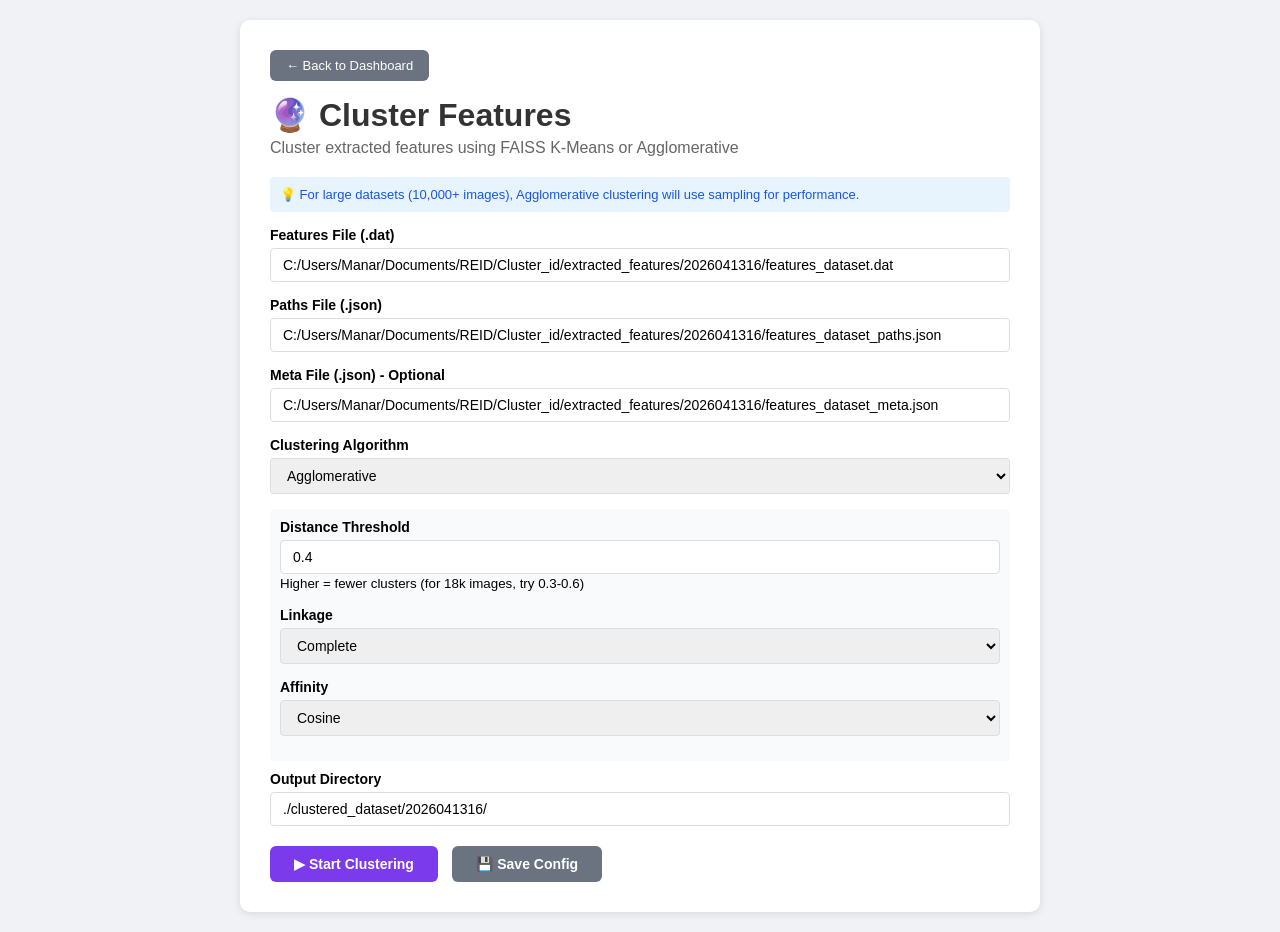
==== reid_labeling_tool/templates/cluster.html @ 7ecf063d "initial the repo" ====
<!DOCTYPE html>
<html>
<head>
    <title>Cluster Features</title>
    <style>
        * { margin:0; padding:0; box-sizing:border-box; }
        body { font-family: Arial; background:#f0f2f5; padding:20px; }
        .container { max-width:800px; margin:0 auto; background:white; border-radius:10px; padding:30px; box-shadow:0 2px 8px rgba(0,0,0,0.1); }
        h1 { color:#333; margin-bottom:5px; }
        .subtitle { color:#666; margin-bottom:20px; }
        .form-group { margin-bottom:15px; }
        label { display:block; font-weight:bold; margin-bottom:5px; font-size:14px; }
        input[type="text"], input[type="number"], select { width:100%; padding:8px 12px; border:1px solid #ddd; border-radius:4px; font-size:14px; }
        .btn { padding:10px 24px; border:none; border-radius:6px; cursor:pointer; font-size:14px; font-weight:bold; margin-right:10px; }
        .btn-primary { background:#7c3aed; color:white; }
        .btn-primary:hover { opacity:0.8; }
        .btn-secondary { background:#6b7280; color:white; }
        .btn-secondary:hover { opacity:0.8; }
        .btn-success { background:#059669; color:white; }
        .btn-success:hover { opacity:0.8; }
        .btn-danger { background:#dc2626; color:white; }
        .btn-danger:hover { opacity:0.8; }
        .progress-section { margin-top:20px; padding:15px; background:#f9fafb; border-radius:6px; display:none; }
        .progress-bar { width:100%; height:20px; background:#e5e7eb; border-radius:10px; overflow:hidden; }
        .progress-fill { height:100%; background:#7c3aed; transition:width 0.3s; width:0%; }
        .progress-text { margin-top:8px; font-size:13px; color:#666; }
        .btn-group { margin-top:20px; }
        .btn-back { display:inline-block; padding:8px 16px; background:#6b7280; color:white; text-decoration:none; border-radius:6px; font-size:13px; margin-bottom:15px; }
        .btn-back:hover { opacity:0.8; }
        .param-group { padding:10px; background:#f9fafb; border-radius:4px; margin-bottom:10px; }
        .param-group.hidden { display:none; }
        .info-box { background:#e8f4fd; padding:10px; border-radius:4px; margin-bottom:15px; font-size:13px; color:#1a56db; }
    </style>
</head>
<body>
    <div class="container">
        <a href="/dashboard" class="btn-back">← Back to Dashboard</a>
        <h1>🔮 Cluster Features</h1>
        <p class="subtitle">Cluster extracted features using FAISS K-Means or Agglomerative</p>
        
        <div class="info-box">
            💡 For large datasets (10,000+ images), Agglomerative clustering will use sampling for performance.
        </div>
        
        <form id="clusterForm">
            <div class="form-group">
                <label>Features File (.dat)</label>
                <input type="text" id="featuresFile" placeholder="C:/path/to/features.dat" value="C:/Users/Manar/Documents/REID/Cluster_id/extracted_features/2026041316/features_dataset.dat">
            </div>
            <div class="form-group">
                <label>Paths File (.json)</label>
                <input type="text" id="pathsFile" placeholder="C:/path/to/paths.json" value="C:/Users/Manar/Documents/REID/Cluster_id/extracted_features/2026041316/features_dataset_paths.json">
            </div>
            <div class="form-group">
                <label>Meta File (.json) - Optional</label>
                <input type="text" id="metaFile" placeholder="C:/path/to/meta.json" value="C:/Users/Manar/Documents/REID/Cluster_id/extracted_features/2026041316/features_dataset_meta.json">
            </div>
            
            <div class="form-group">
                <label>Clustering Algorithm</label>
                <select id="algorithm" onchange="toggleParams()">
                    <option value="faiss">FAISS K-Means</option>
                    <option value="agg" selected>Agglomerative</option>
                </select>
            </div>
            
            <!-- FAISS Parameters -->
            <div id="faissParams" class="param-group hidden">
                <div class="form-group">
                    <label>Number of Clusters (K)</label>
                    <input type="number" id="faissK" value="250" min="2">
                </div>
                <div class="form-group">
                    <label>Random Seed</label>
                    <input type="number" id="faissSeed" value="42">
                </div>
                <div class="form-group">
                    <label>Iterations</label>
                    <input type="number" id="faissIter" value="100" min="10">
                </div>
                <div class="form-group">
                    <label><input type="checkbox" id="faissGpu"> Use GPU (if available)</label>
                </div>
            </div>
            
            <!-- Agglomerative Parameters -->
            <div id="aggParams" class="param-group">
                <div class="form-group">
                    <label>Distance Threshold</label>
                    <input type="number" id="aggThreshold" value="0.4" step="0.05" min="0.1" max="2.0">
                    <small>Higher = fewer clusters (for 18k images, try 0.3-0.6)</small>
                </div>
                <div class="form-group">
                    <label>Linkage</label>
                    <select id="aggLinkage">
                        <option value="complete">Complete</option>
                        <option value="average">Average</option>
                        <option value="single">Single</option>
                        <option value="ward">Ward</option>
                    </select>
                </div>
                <div class="form-group">
                    <label>Affinity</label>
                    <select id="aggAffinity">
                        <option value="cosine">Cosine</option>
                        <option value="euclidean">Euclidean</option>
                        <option value="manhattan">Manhattan</option>
                    </select>
                </div>
            </div>
            
            <div class="form-group">
                <label>Output Directory</label>
                <input type="text" id="outputDir" placeholder="./clustered_dataset/" value="./clustered_dataset/2026041316/">
            </div>
            
            <div class="btn-group">
                <button type="button" class="btn btn-primary" onclick="startClustering()">▶ Start Clustering</button>
                <button type="button" class="btn btn-secondary" onclick="saveConfig()">💾 Save Config</button>
            </div>
        </form>
        
        <div class="progress-section" id="progressSection">
            <div class="progress-bar">
                <div class="progress-fill" id="progressFill"></div>
            </div>
            <div class="progress-text" id="progressText">Processing...</div>
            <button type="button" class="btn btn-danger" onclick="cancelClustering()" style="margin-top:10px;">⛔ Cancel</button>
        </div>
    </div>
    
    <script>
        let clusteringRunning = false;
        
        function toggleParams() {
            const alg = document.getElementById('algorithm').value;
            document.getElementById('faissParams').classList.toggle('hidden', alg !== 'faiss');
            document.getElementById('aggParams').classList.toggle('hidden', alg !== 'agg');
        }
        
        async function startClustering() {
            const data = {
                features_file: document.getElementById('featuresFile').value,
                paths_file: document.getElementById('pathsFile').value,
                meta_file: document.getElementById('metaFile').value || null,
                algorithm: document.getElementById('algorithm').value,
                output_dir: document.getElementById('outputDir').value,
                parameters: {}
            };
            
            if (data.algorithm === 'faiss') {
                data.parameters = {
                    k: parseInt(document.getElementById('faissK').value),
                    seed: parseInt(document.getElementById('faissSeed').value),
                    iterations: parseInt(document.getElementById('faissIter').value),
                    gpu: document.getElementById('faissGpu').checked
                };
            } else {
                data.parameters = {
                    threshold: parseFloat(document.getElementById('aggThreshold').value),
                    linkage: document.getElementById('aggLinkage').value,
                    affinity: document.getElementById('aggAffinity').value
                };
            }
            
            document.getElementById('progressSection').style.display = 'block';
            clusteringRunning = true;
            
            try {
                const response = await fetch('/api/dashboard/cluster/start', {
                    method: 'POST',
                    headers: {'Content-Type': 'application/json'},
                    body: JSON.stringify(data)
                });
                const result = await response.json();
                if (result.success) {
                    updateClusterProgress();
                } else {
                    alert('Error: ' + (result.error || 'Unknown error'));
                    clusteringRunning = false;
                }
            } catch(e) {
                alert('Error: ' + e.message);
                clusteringRunning = false;
            }
        }
        
        async function updateClusterProgress() {
            if (!clusteringRunning) return;
            try {
                const response = await fetch('/api/dashboard/cluster/status');
                const data = await response.json();
                
                if (data.error) {
                    document.getElementById('progressText').textContent = '❌ ' + data.error;
                    document.getElementById('progressFill').style.width = '0%';
                    clusteringRunning = false;
                    return;
                }
                
                document.getElementById('progressFill').style.width = data.percent + '%';
                
                let statusText = data.message || 'Processing...';
                if (data.clusters > 0) {
                    statusText += ` | Clusters: ${data.clusters}`;
                }
                if (data.percent < 100 && data.percent > 0) {
                    statusText += ` | ${Math.round(data.percent)}%`;
                }
                document.getElementById('progressText').textContent = statusText;
                
                if (data.percent < 100 && clusteringRunning) {
                    setTimeout(updateClusterProgress, 1000);
                } else if (data.percent >= 100) {
                    document.getElementById('progressText').textContent = '✅ Done! ' + data.clusters + ' clusters formed';
                    clusteringRunning = false;
                }
            } catch(e) {
                console.error(e);
                document.getElementById('progressText').textContent = '❌ Error: ' + e.message;
                clusteringRunning = false;
            }
        }
        
        async function cancelClustering() {
            clusteringRunning = false;
            await fetch('/api/dashboard/cluster/cancel', {method: 'POST'});
            document.getElementById('progressText').textContent = '⛔ Cancelled';
        }
        
        async function saveConfig() {
            const data = {
                method: document.getElementById('algorithm').value,
                output_dir: document.getElementById('outputDir').value,
                parameters: {}
            };
            
            if (data.method === 'faiss') {
                data.parameters = {
                    k: parseInt(document.getElementById('faissK').value),
                    seed: parseInt(document.getElementById('faissSeed').value),
                    iterations: parseInt(document.getElementById('faissIter').value),
                    gpu: document.getElementById('faissGpu').checked
                };
            } else {
                data.parameters = {
                    threshold: parseFloat(document.getElementById('aggThreshold').value),
                    linkage: document.getElementById('aggLinkage').value,
                    affinity: document.getElementById('aggAffinity').value
                };
            }
            
            const configData = {
                features_file: document.getElementById('featuresFile').value,
                paths_file: document.getElementById('pathsFile').value,
                meta_file: document.getElementById('metaFile').value || null,
                method: document.getElementById('algorithm').value,
                output_dir: document.getElementById('outputDir').value,
                parameters: data.parameters
            };
            
            await fetch('/api/dashboard/config/save', {
                method: 'POST',
                headers: {'Content-Type': 'application/json'},
                body: JSON.stringify({step: 'clustering', data: configData})
            });
            alert('Configuration saved!');
        }
        
        // Initialize
        toggleParams();
    </script>
</body>
</html>
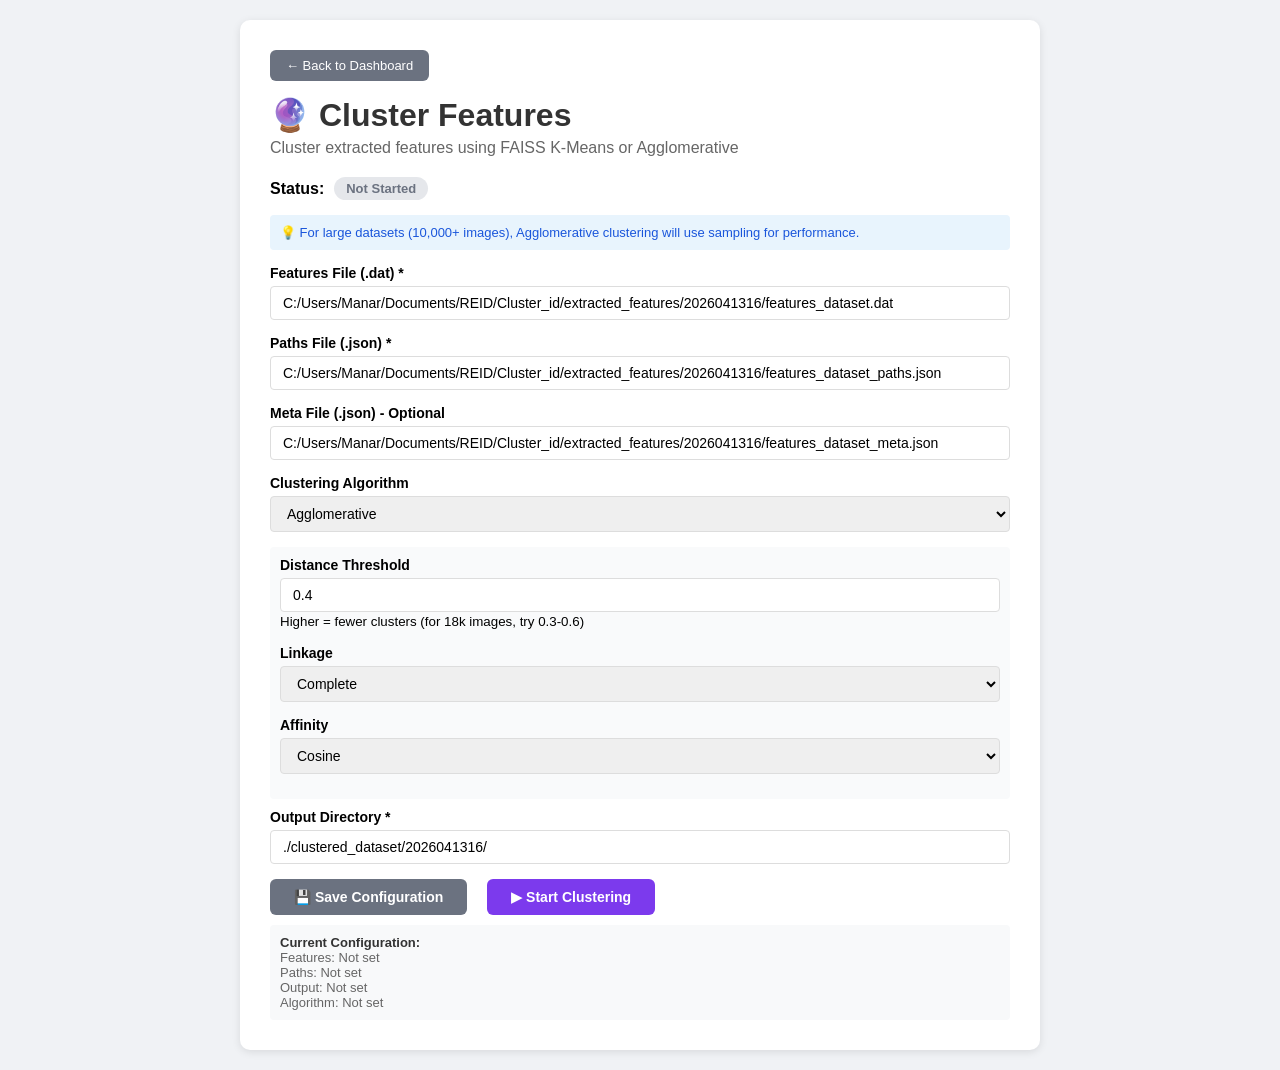
==== commit b0779584: "Enhance feature loading and configuration management in the dashboard and clustering modules" ====
--- a/reid_labeling_tool/templates/cluster.html
+++ b/reid_labeling_tool/templates/cluster.html
@@ -10,7 +10,7 @@
         .subtitle { color:#666; margin-bottom:20px; }
         .form-group { margin-bottom:15px; }
         label { display:block; font-weight:bold; margin-bottom:5px; font-size:14px; }
-        input[type="text"], input[type="number"], select { width:100%; padding:8px 12px; border:1px solid #ddd; border-radius:4px; font-size:14px; }
+        input[type="text"], input[type="number"], select { width:100%; padding:8px 12px; border:1px solid #ddd; border-radius:4px; font-size:14px; box-sizing:border-box; }
         .btn { padding:10px 24px; border:none; border-radius:6px; cursor:pointer; font-size:14px; font-weight:bold; margin-right:10px; }
         .btn-primary { background:#7c3aed; color:white; }
         .btn-primary:hover { opacity:0.8; }
@@ -24,12 +24,25 @@
         .progress-bar { width:100%; height:20px; background:#e5e7eb; border-radius:10px; overflow:hidden; }
         .progress-fill { height:100%; background:#7c3aed; transition:width 0.3s; width:0%; }
         .progress-text { margin-top:8px; font-size:13px; color:#666; }
-        .btn-group { margin-top:20px; }
+        .btn-group { margin-top:20px; display:flex; gap:10px; flex-wrap:wrap; }
         .btn-back { display:inline-block; padding:8px 16px; background:#6b7280; color:white; text-decoration:none; border-radius:6px; font-size:13px; margin-bottom:15px; }
         .btn-back:hover { opacity:0.8; }
         .param-group { padding:10px; background:#f9fafb; border-radius:4px; margin-bottom:10px; }
         .param-group.hidden { display:none; }
         .info-box { background:#e8f4fd; padding:10px; border-radius:4px; margin-bottom:15px; font-size:13px; color:#1a56db; }
+        .status-badge { display:inline-block; padding:4px 12px; border-radius:12px; font-size:13px; font-weight:bold; margin-left:10px; }
+        .status-badge.not-started { background:#e5e7eb; color:#6b7280; }
+        .status-badge.configured { background:#fef3c7; color:#92400e; }
+        .status-badge.in_progress { background:#cce5ff; color:#004085; }
+        .status-badge.completed { background:#d1fae5; color:#065f46; }
+        .status-badge.failed { background:#f8d7da; color:#721c24; }
+        #save_status { padding:10px; border-radius:6px; margin-top:10px; font-weight:600; display:none; }
+        #save_status.success { background:#d4edda; color:#155724; display:block; }
+        #save_status.error { background:#f8d7da; color:#721c24; display:block; }
+        #save_status.info { background:#cce5ff; color:#004085; display:block; }
+        .config-actions { display:flex; gap:10px; margin-top:15px; flex-wrap:wrap; }
+        .current-config { background:#f8f9fa; padding:10px; border-radius:4px; margin-top:10px; font-size:13px; color:#666; }
+        .current-config strong { color:#333; }
     </style>
 </head>
 <body>
@@ -38,22 +51,27 @@
         <h1>🔮 Cluster Features</h1>
         <p class="subtitle">Cluster extracted features using FAISS K-Means or Agglomerative</p>
         
+        <div style="display:flex; align-items:center; margin-bottom:15px;">
+            <span style="font-weight:bold;">Status:</span>
+            <span class="status-badge not-started" id="statusBadge">Not Started</span>
+        </div>
+        
         <div class="info-box">
             💡 For large datasets (10,000+ images), Agglomerative clustering will use sampling for performance.
         </div>
         
         <form id="clusterForm">
             <div class="form-group">
-                <label>Features File (.dat)</label>
-                <input type="text" id="featuresFile" placeholder="C:/path/to/features.dat" value="C:/Users/Manar/Documents/REID/Cluster_id/extracted_features/2026041316/features_dataset.dat">
+                <label>Features File (.dat) *</label>
+                <input type="text" id="features_file" placeholder="C:/path/to/features.dat" value="C:/Users/Manar/Documents/REID/Cluster_id/extracted_features/2026041316/features_dataset.dat">
             </div>
             <div class="form-group">
-                <label>Paths File (.json)</label>
-                <input type="text" id="pathsFile" placeholder="C:/path/to/paths.json" value="C:/Users/Manar/Documents/REID/Cluster_id/extracted_features/2026041316/features_dataset_paths.json">
+                <label>Paths File (.json) *</label>
+                <input type="text" id="paths_file" placeholder="C:/path/to/paths.json" value="C:/Users/Manar/Documents/REID/Cluster_id/extracted_features/2026041316/features_dataset_paths.json">
             </div>
             <div class="form-group">
                 <label>Meta File (.json) - Optional</label>
-                <input type="text" id="metaFile" placeholder="C:/path/to/meta.json" value="C:/Users/Manar/Documents/REID/Cluster_id/extracted_features/2026041316/features_dataset_meta.json">
+                <input type="text" id="meta_file" placeholder="C:/path/to/meta.json" value="C:/Users/Manar/Documents/REID/Cluster_id/extracted_features/2026041316/features_dataset_meta.json">
             </div>
             
             <div class="form-group">
@@ -68,18 +86,18 @@
             <div id="faissParams" class="param-group hidden">
                 <div class="form-group">
                     <label>Number of Clusters (K)</label>
-                    <input type="number" id="faissK" value="250" min="2">
+                    <input type="number" id="faiss_k" value="250" min="2">
                 </div>
                 <div class="form-group">
                     <label>Random Seed</label>
-                    <input type="number" id="faissSeed" value="42">
+                    <input type="number" id="faiss_seed" value="42">
                 </div>
                 <div class="form-group">
                     <label>Iterations</label>
-                    <input type="number" id="faissIter" value="100" min="10">
-                </div>
-                <div class="form-group">
-                    <label><input type="checkbox" id="faissGpu"> Use GPU (if available)</label>
+                    <input type="number" id="faiss_iter" value="100" min="10">
+                </div>
+                <div class="form-group">
+                    <label><input type="checkbox" id="faiss_gpu"> Use GPU (if available)</label>
                 </div>
             </div>
             
@@ -87,12 +105,12 @@
             <div id="aggParams" class="param-group">
                 <div class="form-group">
                     <label>Distance Threshold</label>
-                    <input type="number" id="aggThreshold" value="0.4" step="0.05" min="0.1" max="2.0">
+                    <input type="number" id="agg_threshold" value="0.4" step="0.05" min="0.1" max="2.0">
                     <small>Higher = fewer clusters (for 18k images, try 0.3-0.6)</small>
                 </div>
                 <div class="form-group">
                     <label>Linkage</label>
-                    <select id="aggLinkage">
+                    <select id="agg_linkage">
                         <option value="complete">Complete</option>
                         <option value="average">Average</option>
                         <option value="single">Single</option>
@@ -101,7 +119,7 @@
                 </div>
                 <div class="form-group">
                     <label>Affinity</label>
-                    <select id="aggAffinity">
+                    <select id="agg_affinity">
                         <option value="cosine">Cosine</option>
                         <option value="euclidean">Euclidean</option>
                         <option value="manhattan">Manhattan</option>
@@ -110,13 +128,23 @@
             </div>
             
             <div class="form-group">
-                <label>Output Directory</label>
-                <input type="text" id="outputDir" placeholder="./clustered_dataset/" value="./clustered_dataset/2026041316/">
-            </div>
-            
-            <div class="btn-group">
+                <label>Output Directory *</label>
+                <input type="text" id="output_dir" placeholder="./clustered_dataset/" value="./clustered_dataset/2026041316/">
+            </div>
+            
+            <div class="config-actions">
+                <button type="button" class="btn btn-secondary" onclick="saveClusteringConfig()">💾 Save Configuration</button>
                 <button type="button" class="btn btn-primary" onclick="startClustering()">▶ Start Clustering</button>
-                <button type="button" class="btn btn-secondary" onclick="saveConfig()">💾 Save Config</button>
+            </div>
+            
+            <div id="save_status"></div>
+            
+            <div class="current-config" id="currentConfigDisplay">
+                <strong>Current Configuration:</strong><br>
+                Features: <span id="display_features">Not set</span><br>
+                Paths: <span id="display_paths">Not set</span><br>
+                Output: <span id="display_output">Not set</span><br>
+                Algorithm: <span id="display_algorithm">Not set</span>
             </div>
         </form>
         
@@ -138,33 +166,203 @@
             document.getElementById('aggParams').classList.toggle('hidden', alg !== 'agg');
         }
         
+        // ===== SAVE CONFIGURATION =====
+        async function saveClusteringConfig() {
+            const featuresFile = document.getElementById('features_file').value.trim();
+            const pathsFile = document.getElementById('paths_file').value.trim();
+            const outputDir = document.getElementById('output_dir').value.trim();
+            
+            // Validate required fields
+            if (!featuresFile) {
+                showSaveStatus('Please enter Features File path', 'error');
+                return;
+            }
+            if (!pathsFile) {
+                showSaveStatus('Please enter Paths File path', 'error');
+                return;
+            }
+            if (!outputDir) {
+                showSaveStatus('Please enter Output Directory', 'error');
+                return;
+            }
+            
+            const algorithm = document.getElementById('algorithm').value;
+            
+            // Build parameters based on algorithm
+            let parameters = {};
+            if (algorithm === 'faiss') {
+                parameters = {
+                    k: parseInt(document.getElementById('faiss_k').value) || 250,
+                    seed: parseInt(document.getElementById('faiss_seed').value) || 42,
+                    iterations: parseInt(document.getElementById('faiss_iter').value) || 100,
+                    gpu: document.getElementById('faiss_gpu').checked
+                };
+            } else {
+                parameters = {
+                    threshold: parseFloat(document.getElementById('agg_threshold').value) || 0.4,
+                    linkage: document.getElementById('agg_linkage').value,
+                    affinity: document.getElementById('agg_affinity').value
+                };
+            }
+            
+            const formData = {
+                features_file: featuresFile,
+                paths_file: pathsFile,
+                meta_file: document.getElementById('meta_file').value.trim() || '',
+                output_dir: outputDir,
+                algorithm: algorithm,
+                parameters: parameters
+            };
+            
+            showSaveStatus('Saving configuration...', 'info');
+            
+            try {
+                const response = await fetch('/api/dashboard/cluster/save_config', {
+                    method: 'POST',
+                    headers: {
+                        'Content-Type': 'application/json',
+                    },
+                    body: JSON.stringify(formData)
+                });
+                
+                const data = await response.json();
+                
+                if (data.success) {
+                    showSaveStatus('✅ Configuration saved successfully!', 'success');
+                    
+                    // Update status badge
+                    const badge = document.getElementById('statusBadge');
+                    badge.textContent = 'Configured';
+                    badge.className = 'status-badge configured';
+                    
+                    // Update display
+                    document.getElementById('display_features').textContent = featuresFile;
+                    document.getElementById('display_paths').textContent = pathsFile;
+                    document.getElementById('display_output').textContent = outputDir;
+                    document.getElementById('display_algorithm').textContent = algorithm.toUpperCase();
+                    
+                } else {
+                    showSaveStatus('❌ Save failed: ' + (data.error || 'Unknown error'), 'error');
+                }
+            } catch (error) {
+                console.error('Error:', error);
+                showSaveStatus('❌ Error saving configuration: ' + error.message, 'error');
+            }
+        }
+        
+        function showSaveStatus(message, type) {
+            const statusDiv = document.getElementById('save_status');
+            statusDiv.textContent = message;
+            statusDiv.className = type;
+            statusDiv.style.display = 'block';
+            
+            if (type === 'success' || type === 'error') {
+                setTimeout(() => {
+                    statusDiv.style.display = 'none';
+                }, 5000);
+            }
+        }
+        
+        // ===== LOAD CONFIGURATION =====
+        async function loadClusteringConfig() {
+            try {
+                const response = await fetch('/api/dashboard/config/load');
+                const config = await response.json();
+                const clustering = config.steps.clustering || {};
+                
+                // Populate fields with existing values
+                if (clustering.features_file) {
+                    document.getElementById('features_file').value = clustering.features_file;
+                    document.getElementById('display_features').textContent = clustering.features_file;
+                }
+                if (clustering.paths_file) {
+                    document.getElementById('paths_file').value = clustering.paths_file;
+                    document.getElementById('display_paths').textContent = clustering.paths_file;
+                }
+                if (clustering.meta_file) {
+                    document.getElementById('meta_file').value = clustering.meta_file;
+                }
+                if (clustering.output_dir) {
+                    document.getElementById('output_dir').value = clustering.output_dir;
+                    document.getElementById('display_output').textContent = clustering.output_dir;
+                }
+                if (clustering.method) {
+                    document.getElementById('algorithm').value = clustering.method;
+                    document.getElementById('display_algorithm').textContent = clustering.method.toUpperCase();
+                    toggleParams();
+                }
+                if (clustering.parameters) {
+                    const params = clustering.parameters;
+                    if (params.k) document.getElementById('faiss_k').value = params.k;
+                    if (params.seed) document.getElementById('faiss_seed').value = params.seed;
+                    if (params.iterations) document.getElementById('faiss_iter').value = params.iterations;
+                    if (params.gpu) document.getElementById('faiss_gpu').checked = params.gpu;
+                    if (params.threshold) document.getElementById('agg_threshold').value = params.threshold;
+                    if (params.linkage) document.getElementById('agg_linkage').value = params.linkage;
+                    if (params.affinity) document.getElementById('agg_affinity').value = params.affinity;
+                }
+                
+                // Update status badge
+                const badge = document.getElementById('statusBadge');
+                if (clustering.status === 'completed') {
+                    badge.textContent = 'Completed ✅';
+                    badge.className = 'status-badge completed';
+                } else if (clustering.status === 'in_progress') {
+                    badge.textContent = 'Running...';
+                    badge.className = 'status-badge in_progress';
+                } else if (clustering.status === 'configured' || 
+                          (clustering.features_file && clustering.paths_file && clustering.output_dir)) {
+                    badge.textContent = 'Configured';
+                    badge.className = 'status-badge configured';
+                } else {
+                    badge.textContent = 'Not Started';
+                    badge.className = 'status-badge not-started';
+                }
+                
+            } catch (error) {
+                console.error('Error loading config:', error);
+            }
+        }
+        
+        // ===== START CLUSTERING =====
         async function startClustering() {
             const data = {
-                features_file: document.getElementById('featuresFile').value,
-                paths_file: document.getElementById('pathsFile').value,
-                meta_file: document.getElementById('metaFile').value || null,
+                features_file: document.getElementById('features_file').value.trim(),
+                paths_file: document.getElementById('paths_file').value.trim(),
+                meta_file: document.getElementById('meta_file').value.trim() || null,
                 algorithm: document.getElementById('algorithm').value,
-                output_dir: document.getElementById('outputDir').value,
+                output_dir: document.getElementById('output_dir').value.trim(),
                 parameters: {}
             };
             
+            // Validate
+            if (!data.features_file || !data.paths_file || !data.output_dir) {
+                alert('Please fill in all required fields (Features File, Paths File, Output Directory)');
+                return;
+            }
+            
             if (data.algorithm === 'faiss') {
                 data.parameters = {
-                    k: parseInt(document.getElementById('faissK').value),
-                    seed: parseInt(document.getElementById('faissSeed').value),
-                    iterations: parseInt(document.getElementById('faissIter').value),
-                    gpu: document.getElementById('faissGpu').checked
+                    k: parseInt(document.getElementById('faiss_k').value) || 250,
+                    seed: parseInt(document.getElementById('faiss_seed').value) || 42,
+                    iterations: parseInt(document.getElementById('faiss_iter').value) || 100,
+                    gpu: document.getElementById('faiss_gpu').checked
                 };
             } else {
                 data.parameters = {
-                    threshold: parseFloat(document.getElementById('aggThreshold').value),
-                    linkage: document.getElementById('aggLinkage').value,
-                    affinity: document.getElementById('aggAffinity').value
+                    threshold: parseFloat(document.getElementById('agg_threshold').value) || 0.4,
+                    linkage: document.getElementById('agg_linkage').value,
+                    affinity: document.getElementById('agg_affinity').value
                 };
             }
             
             document.getElementById('progressSection').style.display = 'block';
             clusteringRunning = true;
+            
+            // Update status
+            const badge = document.getElementById('statusBadge');
+            badge.textContent = 'Running...';
+            badge.className = 'status-badge in_progress';
             
             try {
                 const response = await fetch('/api/dashboard/cluster/start', {
@@ -178,10 +376,14 @@
                 } else {
                     alert('Error: ' + (result.error || 'Unknown error'));
                     clusteringRunning = false;
+                    badge.textContent = 'Failed';
+                    badge.className = 'status-badge failed';
                 }
             } catch(e) {
                 alert('Error: ' + e.message);
                 clusteringRunning = false;
+                badge.textContent = 'Failed';
+                badge.className = 'status-badge failed';
             }
         }
         
@@ -195,6 +397,9 @@
                     document.getElementById('progressText').textContent = '❌ ' + data.error;
                     document.getElementById('progressFill').style.width = '0%';
                     clusteringRunning = false;
+                    const badge = document.getElementById('statusBadge');
+                    badge.textContent = 'Failed';
+                    badge.className = 'status-badge failed';
                     return;
                 }
                 
@@ -214,6 +419,12 @@
                 } else if (data.percent >= 100) {
                     document.getElementById('progressText').textContent = '✅ Done! ' + data.clusters + ' clusters formed';
                     clusteringRunning = false;
+                    const badge = document.getElementById('statusBadge');
+                    badge.textContent = 'Completed ✅';
+                    badge.className = 'status-badge completed';
+                    
+                    // Reload config to update display
+                    loadClusteringConfig();
                 }
             } catch(e) {
                 console.error(e);
@@ -226,49 +437,14 @@
             clusteringRunning = false;
             await fetch('/api/dashboard/cluster/cancel', {method: 'POST'});
             document.getElementById('progressText').textContent = '⛔ Cancelled';
-        }
-        
-        async function saveConfig() {
-            const data = {
-                method: document.getElementById('algorithm').value,
-                output_dir: document.getElementById('outputDir').value,
-                parameters: {}
-            };
-            
-            if (data.method === 'faiss') {
-                data.parameters = {
-                    k: parseInt(document.getElementById('faissK').value),
-                    seed: parseInt(document.getElementById('faissSeed').value),
-                    iterations: parseInt(document.getElementById('faissIter').value),
-                    gpu: document.getElementById('faissGpu').checked
-                };
-            } else {
-                data.parameters = {
-                    threshold: parseFloat(document.getElementById('aggThreshold').value),
-                    linkage: document.getElementById('aggLinkage').value,
-                    affinity: document.getElementById('aggAffinity').value
-                };
-            }
-            
-            const configData = {
-                features_file: document.getElementById('featuresFile').value,
-                paths_file: document.getElementById('pathsFile').value,
-                meta_file: document.getElementById('metaFile').value || null,
-                method: document.getElementById('algorithm').value,
-                output_dir: document.getElementById('outputDir').value,
-                parameters: data.parameters
-            };
-            
-            await fetch('/api/dashboard/config/save', {
-                method: 'POST',
-                headers: {'Content-Type': 'application/json'},
-                body: JSON.stringify({step: 'clustering', data: configData})
-            });
-            alert('Configuration saved!');
+            const badge = document.getElementById('statusBadge');
+            badge.textContent = 'Cancelled';
+            badge.className = 'status-badge not-started';
         }
         
         // Initialize
         toggleParams();
+        loadClusteringConfig();
     </script>
 </body>
 </html>
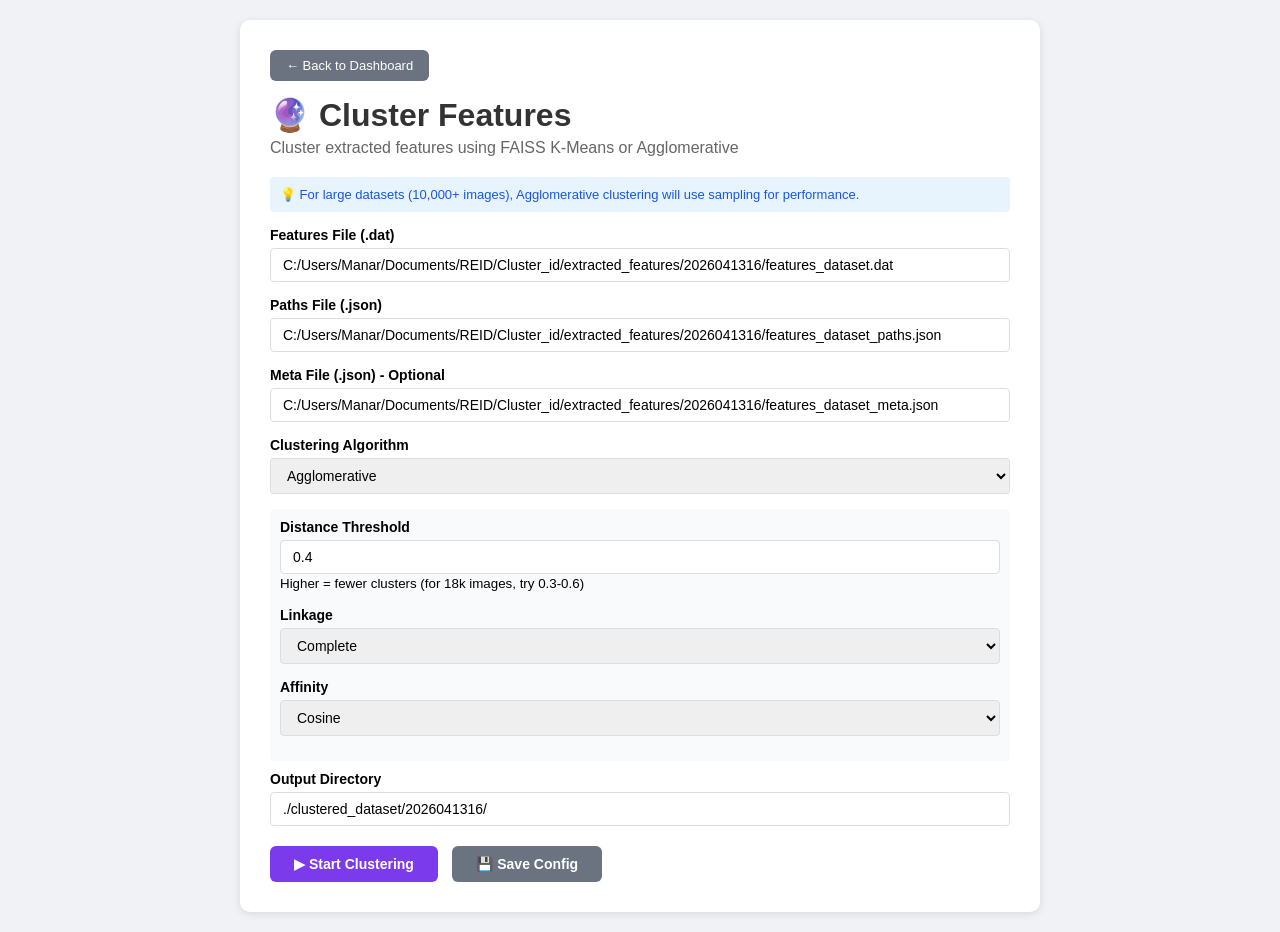
==== commit 99b9456a: "Revert "Enhance feature loading and configuration management in the dashboard and clustering modules" ====
--- a/reid_labeling_tool/templates/cluster.html
+++ b/reid_labeling_tool/templates/cluster.html
@@ -10,7 +10,7 @@
         .subtitle { color:#666; margin-bottom:20px; }
         .form-group { margin-bottom:15px; }
         label { display:block; font-weight:bold; margin-bottom:5px; font-size:14px; }
-        input[type="text"], input[type="number"], select { width:100%; padding:8px 12px; border:1px solid #ddd; border-radius:4px; font-size:14px; box-sizing:border-box; }
+        input[type="text"], input[type="number"], select { width:100%; padding:8px 12px; border:1px solid #ddd; border-radius:4px; font-size:14px; }
         .btn { padding:10px 24px; border:none; border-radius:6px; cursor:pointer; font-size:14px; font-weight:bold; margin-right:10px; }
         .btn-primary { background:#7c3aed; color:white; }
         .btn-primary:hover { opacity:0.8; }
@@ -24,25 +24,12 @@
         .progress-bar { width:100%; height:20px; background:#e5e7eb; border-radius:10px; overflow:hidden; }
         .progress-fill { height:100%; background:#7c3aed; transition:width 0.3s; width:0%; }
         .progress-text { margin-top:8px; font-size:13px; color:#666; }
-        .btn-group { margin-top:20px; display:flex; gap:10px; flex-wrap:wrap; }
+        .btn-group { margin-top:20px; }
         .btn-back { display:inline-block; padding:8px 16px; background:#6b7280; color:white; text-decoration:none; border-radius:6px; font-size:13px; margin-bottom:15px; }
         .btn-back:hover { opacity:0.8; }
         .param-group { padding:10px; background:#f9fafb; border-radius:4px; margin-bottom:10px; }
         .param-group.hidden { display:none; }
         .info-box { background:#e8f4fd; padding:10px; border-radius:4px; margin-bottom:15px; font-size:13px; color:#1a56db; }
-        .status-badge { display:inline-block; padding:4px 12px; border-radius:12px; font-size:13px; font-weight:bold; margin-left:10px; }
-        .status-badge.not-started { background:#e5e7eb; color:#6b7280; }
-        .status-badge.configured { background:#fef3c7; color:#92400e; }
-        .status-badge.in_progress { background:#cce5ff; color:#004085; }
-        .status-badge.completed { background:#d1fae5; color:#065f46; }
-        .status-badge.failed { background:#f8d7da; color:#721c24; }
-        #save_status { padding:10px; border-radius:6px; margin-top:10px; font-weight:600; display:none; }
-        #save_status.success { background:#d4edda; color:#155724; display:block; }
-        #save_status.error { background:#f8d7da; color:#721c24; display:block; }
-        #save_status.info { background:#cce5ff; color:#004085; display:block; }
-        .config-actions { display:flex; gap:10px; margin-top:15px; flex-wrap:wrap; }
-        .current-config { background:#f8f9fa; padding:10px; border-radius:4px; margin-top:10px; font-size:13px; color:#666; }
-        .current-config strong { color:#333; }
     </style>
 </head>
 <body>
@@ -51,27 +38,22 @@
         <h1>🔮 Cluster Features</h1>
         <p class="subtitle">Cluster extracted features using FAISS K-Means or Agglomerative</p>
         
-        <div style="display:flex; align-items:center; margin-bottom:15px;">
-            <span style="font-weight:bold;">Status:</span>
-            <span class="status-badge not-started" id="statusBadge">Not Started</span>
-        </div>
-        
         <div class="info-box">
             💡 For large datasets (10,000+ images), Agglomerative clustering will use sampling for performance.
         </div>
         
         <form id="clusterForm">
             <div class="form-group">
-                <label>Features File (.dat) *</label>
-                <input type="text" id="features_file" placeholder="C:/path/to/features.dat" value="C:/Users/Manar/Documents/REID/Cluster_id/extracted_features/2026041316/features_dataset.dat">
-            </div>
-            <div class="form-group">
-                <label>Paths File (.json) *</label>
-                <input type="text" id="paths_file" placeholder="C:/path/to/paths.json" value="C:/Users/Manar/Documents/REID/Cluster_id/extracted_features/2026041316/features_dataset_paths.json">
+                <label>Features File (.dat)</label>
+                <input type="text" id="featuresFile" placeholder="C:/path/to/features.dat" value="C:/Users/Manar/Documents/REID/Cluster_id/extracted_features/2026041316/features_dataset.dat">
+            </div>
+            <div class="form-group">
+                <label>Paths File (.json)</label>
+                <input type="text" id="pathsFile" placeholder="C:/path/to/paths.json" value="C:/Users/Manar/Documents/REID/Cluster_id/extracted_features/2026041316/features_dataset_paths.json">
             </div>
             <div class="form-group">
                 <label>Meta File (.json) - Optional</label>
-                <input type="text" id="meta_file" placeholder="C:/path/to/meta.json" value="C:/Users/Manar/Documents/REID/Cluster_id/extracted_features/2026041316/features_dataset_meta.json">
+                <input type="text" id="metaFile" placeholder="C:/path/to/meta.json" value="C:/Users/Manar/Documents/REID/Cluster_id/extracted_features/2026041316/features_dataset_meta.json">
             </div>
             
             <div class="form-group">
@@ -86,18 +68,18 @@
             <div id="faissParams" class="param-group hidden">
                 <div class="form-group">
                     <label>Number of Clusters (K)</label>
-                    <input type="number" id="faiss_k" value="250" min="2">
+                    <input type="number" id="faissK" value="250" min="2">
                 </div>
                 <div class="form-group">
                     <label>Random Seed</label>
-                    <input type="number" id="faiss_seed" value="42">
+                    <input type="number" id="faissSeed" value="42">
                 </div>
                 <div class="form-group">
                     <label>Iterations</label>
-                    <input type="number" id="faiss_iter" value="100" min="10">
-                </div>
-                <div class="form-group">
-                    <label><input type="checkbox" id="faiss_gpu"> Use GPU (if available)</label>
+                    <input type="number" id="faissIter" value="100" min="10">
+                </div>
+                <div class="form-group">
+                    <label><input type="checkbox" id="faissGpu"> Use GPU (if available)</label>
                 </div>
             </div>
             
@@ -105,12 +87,12 @@
             <div id="aggParams" class="param-group">
                 <div class="form-group">
                     <label>Distance Threshold</label>
-                    <input type="number" id="agg_threshold" value="0.4" step="0.05" min="0.1" max="2.0">
+                    <input type="number" id="aggThreshold" value="0.4" step="0.05" min="0.1" max="2.0">
                     <small>Higher = fewer clusters (for 18k images, try 0.3-0.6)</small>
                 </div>
                 <div class="form-group">
                     <label>Linkage</label>
-                    <select id="agg_linkage">
+                    <select id="aggLinkage">
                         <option value="complete">Complete</option>
                         <option value="average">Average</option>
                         <option value="single">Single</option>
@@ -119,7 +101,7 @@
                 </div>
                 <div class="form-group">
                     <label>Affinity</label>
-                    <select id="agg_affinity">
+                    <select id="aggAffinity">
                         <option value="cosine">Cosine</option>
                         <option value="euclidean">Euclidean</option>
                         <option value="manhattan">Manhattan</option>
@@ -128,23 +110,13 @@
             </div>
             
             <div class="form-group">
-                <label>Output Directory *</label>
-                <input type="text" id="output_dir" placeholder="./clustered_dataset/" value="./clustered_dataset/2026041316/">
-            </div>
-            
-            <div class="config-actions">
-                <button type="button" class="btn btn-secondary" onclick="saveClusteringConfig()">💾 Save Configuration</button>
+                <label>Output Directory</label>
+                <input type="text" id="outputDir" placeholder="./clustered_dataset/" value="./clustered_dataset/2026041316/">
+            </div>
+            
+            <div class="btn-group">
                 <button type="button" class="btn btn-primary" onclick="startClustering()">▶ Start Clustering</button>
-            </div>
-            
-            <div id="save_status"></div>
-            
-            <div class="current-config" id="currentConfigDisplay">
-                <strong>Current Configuration:</strong><br>
-                Features: <span id="display_features">Not set</span><br>
-                Paths: <span id="display_paths">Not set</span><br>
-                Output: <span id="display_output">Not set</span><br>
-                Algorithm: <span id="display_algorithm">Not set</span>
+                <button type="button" class="btn btn-secondary" onclick="saveConfig()">💾 Save Config</button>
             </div>
         </form>
         
@@ -166,203 +138,33 @@
             document.getElementById('aggParams').classList.toggle('hidden', alg !== 'agg');
         }
         
-        // ===== SAVE CONFIGURATION =====
-        async function saveClusteringConfig() {
-            const featuresFile = document.getElementById('features_file').value.trim();
-            const pathsFile = document.getElementById('paths_file').value.trim();
-            const outputDir = document.getElementById('output_dir').value.trim();
-            
-            // Validate required fields
-            if (!featuresFile) {
-                showSaveStatus('Please enter Features File path', 'error');
-                return;
-            }
-            if (!pathsFile) {
-                showSaveStatus('Please enter Paths File path', 'error');
-                return;
-            }
-            if (!outputDir) {
-                showSaveStatus('Please enter Output Directory', 'error');
-                return;
-            }
-            
-            const algorithm = document.getElementById('algorithm').value;
-            
-            // Build parameters based on algorithm
-            let parameters = {};
-            if (algorithm === 'faiss') {
-                parameters = {
-                    k: parseInt(document.getElementById('faiss_k').value) || 250,
-                    seed: parseInt(document.getElementById('faiss_seed').value) || 42,
-                    iterations: parseInt(document.getElementById('faiss_iter').value) || 100,
-                    gpu: document.getElementById('faiss_gpu').checked
-                };
-            } else {
-                parameters = {
-                    threshold: parseFloat(document.getElementById('agg_threshold').value) || 0.4,
-                    linkage: document.getElementById('agg_linkage').value,
-                    affinity: document.getElementById('agg_affinity').value
-                };
-            }
-            
-            const formData = {
-                features_file: featuresFile,
-                paths_file: pathsFile,
-                meta_file: document.getElementById('meta_file').value.trim() || '',
-                output_dir: outputDir,
-                algorithm: algorithm,
-                parameters: parameters
-            };
-            
-            showSaveStatus('Saving configuration...', 'info');
-            
-            try {
-                const response = await fetch('/api/dashboard/cluster/save_config', {
-                    method: 'POST',
-                    headers: {
-                        'Content-Type': 'application/json',
-                    },
-                    body: JSON.stringify(formData)
-                });
-                
-                const data = await response.json();
-                
-                if (data.success) {
-                    showSaveStatus('✅ Configuration saved successfully!', 'success');
-                    
-                    // Update status badge
-                    const badge = document.getElementById('statusBadge');
-                    badge.textContent = 'Configured';
-                    badge.className = 'status-badge configured';
-                    
-                    // Update display
-                    document.getElementById('display_features').textContent = featuresFile;
-                    document.getElementById('display_paths').textContent = pathsFile;
-                    document.getElementById('display_output').textContent = outputDir;
-                    document.getElementById('display_algorithm').textContent = algorithm.toUpperCase();
-                    
-                } else {
-                    showSaveStatus('❌ Save failed: ' + (data.error || 'Unknown error'), 'error');
-                }
-            } catch (error) {
-                console.error('Error:', error);
-                showSaveStatus('❌ Error saving configuration: ' + error.message, 'error');
-            }
-        }
-        
-        function showSaveStatus(message, type) {
-            const statusDiv = document.getElementById('save_status');
-            statusDiv.textContent = message;
-            statusDiv.className = type;
-            statusDiv.style.display = 'block';
-            
-            if (type === 'success' || type === 'error') {
-                setTimeout(() => {
-                    statusDiv.style.display = 'none';
-                }, 5000);
-            }
-        }
-        
-        // ===== LOAD CONFIGURATION =====
-        async function loadClusteringConfig() {
-            try {
-                const response = await fetch('/api/dashboard/config/load');
-                const config = await response.json();
-                const clustering = config.steps.clustering || {};
-                
-                // Populate fields with existing values
-                if (clustering.features_file) {
-                    document.getElementById('features_file').value = clustering.features_file;
-                    document.getElementById('display_features').textContent = clustering.features_file;
-                }
-                if (clustering.paths_file) {
-                    document.getElementById('paths_file').value = clustering.paths_file;
-                    document.getElementById('display_paths').textContent = clustering.paths_file;
-                }
-                if (clustering.meta_file) {
-                    document.getElementById('meta_file').value = clustering.meta_file;
-                }
-                if (clustering.output_dir) {
-                    document.getElementById('output_dir').value = clustering.output_dir;
-                    document.getElementById('display_output').textContent = clustering.output_dir;
-                }
-                if (clustering.method) {
-                    document.getElementById('algorithm').value = clustering.method;
-                    document.getElementById('display_algorithm').textContent = clustering.method.toUpperCase();
-                    toggleParams();
-                }
-                if (clustering.parameters) {
-                    const params = clustering.parameters;
-                    if (params.k) document.getElementById('faiss_k').value = params.k;
-                    if (params.seed) document.getElementById('faiss_seed').value = params.seed;
-                    if (params.iterations) document.getElementById('faiss_iter').value = params.iterations;
-                    if (params.gpu) document.getElementById('faiss_gpu').checked = params.gpu;
-                    if (params.threshold) document.getElementById('agg_threshold').value = params.threshold;
-                    if (params.linkage) document.getElementById('agg_linkage').value = params.linkage;
-                    if (params.affinity) document.getElementById('agg_affinity').value = params.affinity;
-                }
-                
-                // Update status badge
-                const badge = document.getElementById('statusBadge');
-                if (clustering.status === 'completed') {
-                    badge.textContent = 'Completed ✅';
-                    badge.className = 'status-badge completed';
-                } else if (clustering.status === 'in_progress') {
-                    badge.textContent = 'Running...';
-                    badge.className = 'status-badge in_progress';
-                } else if (clustering.status === 'configured' || 
-                          (clustering.features_file && clustering.paths_file && clustering.output_dir)) {
-                    badge.textContent = 'Configured';
-                    badge.className = 'status-badge configured';
-                } else {
-                    badge.textContent = 'Not Started';
-                    badge.className = 'status-badge not-started';
-                }
-                
-            } catch (error) {
-                console.error('Error loading config:', error);
-            }
-        }
-        
-        // ===== START CLUSTERING =====
         async function startClustering() {
             const data = {
-                features_file: document.getElementById('features_file').value.trim(),
-                paths_file: document.getElementById('paths_file').value.trim(),
-                meta_file: document.getElementById('meta_file').value.trim() || null,
+                features_file: document.getElementById('featuresFile').value,
+                paths_file: document.getElementById('pathsFile').value,
+                meta_file: document.getElementById('metaFile').value || null,
                 algorithm: document.getElementById('algorithm').value,
-                output_dir: document.getElementById('output_dir').value.trim(),
+                output_dir: document.getElementById('outputDir').value,
                 parameters: {}
             };
             
-            // Validate
-            if (!data.features_file || !data.paths_file || !data.output_dir) {
-                alert('Please fill in all required fields (Features File, Paths File, Output Directory)');
-                return;
-            }
-            
             if (data.algorithm === 'faiss') {
                 data.parameters = {
-                    k: parseInt(document.getElementById('faiss_k').value) || 250,
-                    seed: parseInt(document.getElementById('faiss_seed').value) || 42,
-                    iterations: parseInt(document.getElementById('faiss_iter').value) || 100,
-                    gpu: document.getElementById('faiss_gpu').checked
+                    k: parseInt(document.getElementById('faissK').value),
+                    seed: parseInt(document.getElementById('faissSeed').value),
+                    iterations: parseInt(document.getElementById('faissIter').value),
+                    gpu: document.getElementById('faissGpu').checked
                 };
             } else {
                 data.parameters = {
-                    threshold: parseFloat(document.getElementById('agg_threshold').value) || 0.4,
-                    linkage: document.getElementById('agg_linkage').value,
-                    affinity: document.getElementById('agg_affinity').value
+                    threshold: parseFloat(document.getElementById('aggThreshold').value),
+                    linkage: document.getElementById('aggLinkage').value,
+                    affinity: document.getElementById('aggAffinity').value
                 };
             }
             
             document.getElementById('progressSection').style.display = 'block';
             clusteringRunning = true;
-            
-            // Update status
-            const badge = document.getElementById('statusBadge');
-            badge.textContent = 'Running...';
-            badge.className = 'status-badge in_progress';
             
             try {
                 const response = await fetch('/api/dashboard/cluster/start', {
@@ -376,14 +178,10 @@
                 } else {
                     alert('Error: ' + (result.error || 'Unknown error'));
                     clusteringRunning = false;
-                    badge.textContent = 'Failed';
-                    badge.className = 'status-badge failed';
                 }
             } catch(e) {
                 alert('Error: ' + e.message);
                 clusteringRunning = false;
-                badge.textContent = 'Failed';
-                badge.className = 'status-badge failed';
             }
         }
         
@@ -397,9 +195,6 @@
                     document.getElementById('progressText').textContent = '❌ ' + data.error;
                     document.getElementById('progressFill').style.width = '0%';
                     clusteringRunning = false;
-                    const badge = document.getElementById('statusBadge');
-                    badge.textContent = 'Failed';
-                    badge.className = 'status-badge failed';
                     return;
                 }
                 
@@ -419,12 +214,6 @@
                 } else if (data.percent >= 100) {
                     document.getElementById('progressText').textContent = '✅ Done! ' + data.clusters + ' clusters formed';
                     clusteringRunning = false;
-                    const badge = document.getElementById('statusBadge');
-                    badge.textContent = 'Completed ✅';
-                    badge.className = 'status-badge completed';
-                    
-                    // Reload config to update display
-                    loadClusteringConfig();
                 }
             } catch(e) {
                 console.error(e);
@@ -437,14 +226,49 @@
             clusteringRunning = false;
             await fetch('/api/dashboard/cluster/cancel', {method: 'POST'});
             document.getElementById('progressText').textContent = '⛔ Cancelled';
-            const badge = document.getElementById('statusBadge');
-            badge.textContent = 'Cancelled';
-            badge.className = 'status-badge not-started';
+        }
+        
+        async function saveConfig() {
+            const data = {
+                method: document.getElementById('algorithm').value,
+                output_dir: document.getElementById('outputDir').value,
+                parameters: {}
+            };
+            
+            if (data.method === 'faiss') {
+                data.parameters = {
+                    k: parseInt(document.getElementById('faissK').value),
+                    seed: parseInt(document.getElementById('faissSeed').value),
+                    iterations: parseInt(document.getElementById('faissIter').value),
+                    gpu: document.getElementById('faissGpu').checked
+                };
+            } else {
+                data.parameters = {
+                    threshold: parseFloat(document.getElementById('aggThreshold').value),
+                    linkage: document.getElementById('aggLinkage').value,
+                    affinity: document.getElementById('aggAffinity').value
+                };
+            }
+            
+            const configData = {
+                features_file: document.getElementById('featuresFile').value,
+                paths_file: document.getElementById('pathsFile').value,
+                meta_file: document.getElementById('metaFile').value || null,
+                method: document.getElementById('algorithm').value,
+                output_dir: document.getElementById('outputDir').value,
+                parameters: data.parameters
+            };
+            
+            await fetch('/api/dashboard/config/save', {
+                method: 'POST',
+                headers: {'Content-Type': 'application/json'},
+                body: JSON.stringify({step: 'clustering', data: configData})
+            });
+            alert('Configuration saved!');
         }
         
         // Initialize
         toggleParams();
-        loadClusteringConfig();
     </script>
 </body>
 </html>
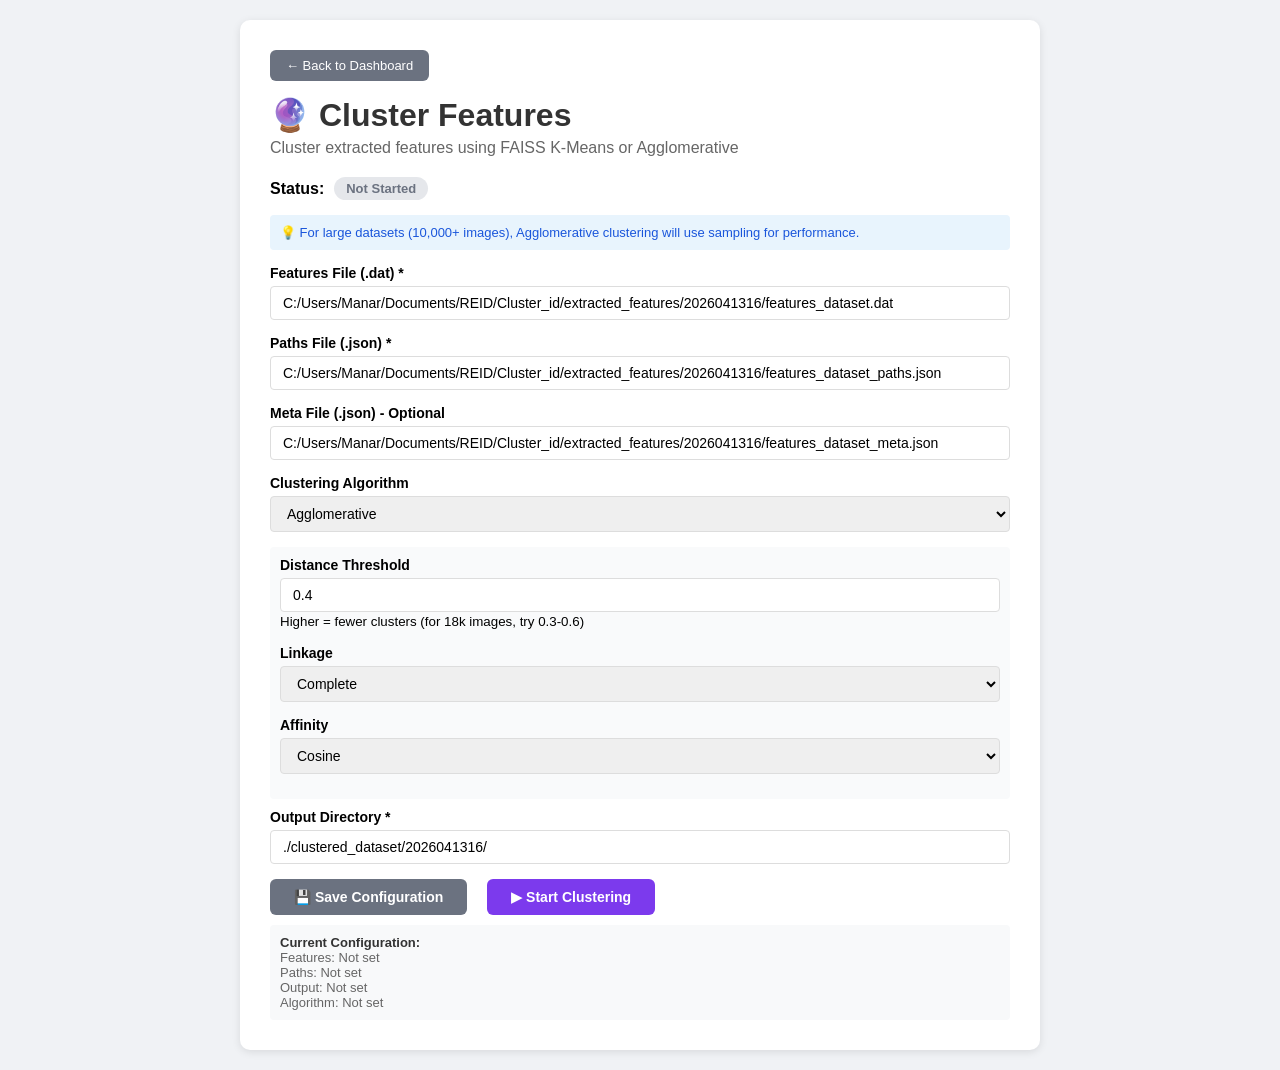
==== commit 2dbeba3d: "Reapply "Enhance feature loading and configuration management in the dashboard and clustering module" ====
--- a/reid_labeling_tool/templates/cluster.html
+++ b/reid_labeling_tool/templates/cluster.html
@@ -10,7 +10,7 @@
         .subtitle { color:#666; margin-bottom:20px; }
         .form-group { margin-bottom:15px; }
         label { display:block; font-weight:bold; margin-bottom:5px; font-size:14px; }
-        input[type="text"], input[type="number"], select { width:100%; padding:8px 12px; border:1px solid #ddd; border-radius:4px; font-size:14px; }
+        input[type="text"], input[type="number"], select { width:100%; padding:8px 12px; border:1px solid #ddd; border-radius:4px; font-size:14px; box-sizing:border-box; }
         .btn { padding:10px 24px; border:none; border-radius:6px; cursor:pointer; font-size:14px; font-weight:bold; margin-right:10px; }
         .btn-primary { background:#7c3aed; color:white; }
         .btn-primary:hover { opacity:0.8; }
@@ -24,12 +24,25 @@
         .progress-bar { width:100%; height:20px; background:#e5e7eb; border-radius:10px; overflow:hidden; }
         .progress-fill { height:100%; background:#7c3aed; transition:width 0.3s; width:0%; }
         .progress-text { margin-top:8px; font-size:13px; color:#666; }
-        .btn-group { margin-top:20px; }
+        .btn-group { margin-top:20px; display:flex; gap:10px; flex-wrap:wrap; }
         .btn-back { display:inline-block; padding:8px 16px; background:#6b7280; color:white; text-decoration:none; border-radius:6px; font-size:13px; margin-bottom:15px; }
         .btn-back:hover { opacity:0.8; }
         .param-group { padding:10px; background:#f9fafb; border-radius:4px; margin-bottom:10px; }
         .param-group.hidden { display:none; }
         .info-box { background:#e8f4fd; padding:10px; border-radius:4px; margin-bottom:15px; font-size:13px; color:#1a56db; }
+        .status-badge { display:inline-block; padding:4px 12px; border-radius:12px; font-size:13px; font-weight:bold; margin-left:10px; }
+        .status-badge.not-started { background:#e5e7eb; color:#6b7280; }
+        .status-badge.configured { background:#fef3c7; color:#92400e; }
+        .status-badge.in_progress { background:#cce5ff; color:#004085; }
+        .status-badge.completed { background:#d1fae5; color:#065f46; }
+        .status-badge.failed { background:#f8d7da; color:#721c24; }
+        #save_status { padding:10px; border-radius:6px; margin-top:10px; font-weight:600; display:none; }
+        #save_status.success { background:#d4edda; color:#155724; display:block; }
+        #save_status.error { background:#f8d7da; color:#721c24; display:block; }
+        #save_status.info { background:#cce5ff; color:#004085; display:block; }
+        .config-actions { display:flex; gap:10px; margin-top:15px; flex-wrap:wrap; }
+        .current-config { background:#f8f9fa; padding:10px; border-radius:4px; margin-top:10px; font-size:13px; color:#666; }
+        .current-config strong { color:#333; }
     </style>
 </head>
 <body>
@@ -38,22 +51,27 @@
         <h1>🔮 Cluster Features</h1>
         <p class="subtitle">Cluster extracted features using FAISS K-Means or Agglomerative</p>
         
+        <div style="display:flex; align-items:center; margin-bottom:15px;">
+            <span style="font-weight:bold;">Status:</span>
+            <span class="status-badge not-started" id="statusBadge">Not Started</span>
+        </div>
+        
         <div class="info-box">
             💡 For large datasets (10,000+ images), Agglomerative clustering will use sampling for performance.
         </div>
         
         <form id="clusterForm">
             <div class="form-group">
-                <label>Features File (.dat)</label>
-                <input type="text" id="featuresFile" placeholder="C:/path/to/features.dat" value="C:/Users/Manar/Documents/REID/Cluster_id/extracted_features/2026041316/features_dataset.dat">
+                <label>Features File (.dat) *</label>
+                <input type="text" id="features_file" placeholder="C:/path/to/features.dat" value="C:/Users/Manar/Documents/REID/Cluster_id/extracted_features/2026041316/features_dataset.dat">
             </div>
             <div class="form-group">
-                <label>Paths File (.json)</label>
-                <input type="text" id="pathsFile" placeholder="C:/path/to/paths.json" value="C:/Users/Manar/Documents/REID/Cluster_id/extracted_features/2026041316/features_dataset_paths.json">
+                <label>Paths File (.json) *</label>
+                <input type="text" id="paths_file" placeholder="C:/path/to/paths.json" value="C:/Users/Manar/Documents/REID/Cluster_id/extracted_features/2026041316/features_dataset_paths.json">
             </div>
             <div class="form-group">
                 <label>Meta File (.json) - Optional</label>
-                <input type="text" id="metaFile" placeholder="C:/path/to/meta.json" value="C:/Users/Manar/Documents/REID/Cluster_id/extracted_features/2026041316/features_dataset_meta.json">
+                <input type="text" id="meta_file" placeholder="C:/path/to/meta.json" value="C:/Users/Manar/Documents/REID/Cluster_id/extracted_features/2026041316/features_dataset_meta.json">
             </div>
             
             <div class="form-group">
@@ -68,18 +86,18 @@
             <div id="faissParams" class="param-group hidden">
                 <div class="form-group">
                     <label>Number of Clusters (K)</label>
-                    <input type="number" id="faissK" value="250" min="2">
+                    <input type="number" id="faiss_k" value="250" min="2">
                 </div>
                 <div class="form-group">
                     <label>Random Seed</label>
-                    <input type="number" id="faissSeed" value="42">
+                    <input type="number" id="faiss_seed" value="42">
                 </div>
                 <div class="form-group">
                     <label>Iterations</label>
-                    <input type="number" id="faissIter" value="100" min="10">
-                </div>
-                <div class="form-group">
-                    <label><input type="checkbox" id="faissGpu"> Use GPU (if available)</label>
+                    <input type="number" id="faiss_iter" value="100" min="10">
+                </div>
+                <div class="form-group">
+                    <label><input type="checkbox" id="faiss_gpu"> Use GPU (if available)</label>
                 </div>
             </div>
             
@@ -87,12 +105,12 @@
             <div id="aggParams" class="param-group">
                 <div class="form-group">
                     <label>Distance Threshold</label>
-                    <input type="number" id="aggThreshold" value="0.4" step="0.05" min="0.1" max="2.0">
+                    <input type="number" id="agg_threshold" value="0.4" step="0.05" min="0.1" max="2.0">
                     <small>Higher = fewer clusters (for 18k images, try 0.3-0.6)</small>
                 </div>
                 <div class="form-group">
                     <label>Linkage</label>
-                    <select id="aggLinkage">
+                    <select id="agg_linkage">
                         <option value="complete">Complete</option>
                         <option value="average">Average</option>
                         <option value="single">Single</option>
@@ -101,7 +119,7 @@
                 </div>
                 <div class="form-group">
                     <label>Affinity</label>
-                    <select id="aggAffinity">
+                    <select id="agg_affinity">
                         <option value="cosine">Cosine</option>
                         <option value="euclidean">Euclidean</option>
                         <option value="manhattan">Manhattan</option>
@@ -110,13 +128,23 @@
             </div>
             
             <div class="form-group">
-                <label>Output Directory</label>
-                <input type="text" id="outputDir" placeholder="./clustered_dataset/" value="./clustered_dataset/2026041316/">
-            </div>
-            
-            <div class="btn-group">
+                <label>Output Directory *</label>
+                <input type="text" id="output_dir" placeholder="./clustered_dataset/" value="./clustered_dataset/2026041316/">
+            </div>
+            
+            <div class="config-actions">
+                <button type="button" class="btn btn-secondary" onclick="saveClusteringConfig()">💾 Save Configuration</button>
                 <button type="button" class="btn btn-primary" onclick="startClustering()">▶ Start Clustering</button>
-                <button type="button" class="btn btn-secondary" onclick="saveConfig()">💾 Save Config</button>
+            </div>
+            
+            <div id="save_status"></div>
+            
+            <div class="current-config" id="currentConfigDisplay">
+                <strong>Current Configuration:</strong><br>
+                Features: <span id="display_features">Not set</span><br>
+                Paths: <span id="display_paths">Not set</span><br>
+                Output: <span id="display_output">Not set</span><br>
+                Algorithm: <span id="display_algorithm">Not set</span>
             </div>
         </form>
         
@@ -138,33 +166,203 @@
             document.getElementById('aggParams').classList.toggle('hidden', alg !== 'agg');
         }
         
+        // ===== SAVE CONFIGURATION =====
+        async function saveClusteringConfig() {
+            const featuresFile = document.getElementById('features_file').value.trim();
+            const pathsFile = document.getElementById('paths_file').value.trim();
+            const outputDir = document.getElementById('output_dir').value.trim();
+            
+            // Validate required fields
+            if (!featuresFile) {
+                showSaveStatus('Please enter Features File path', 'error');
+                return;
+            }
+            if (!pathsFile) {
+                showSaveStatus('Please enter Paths File path', 'error');
+                return;
+            }
+            if (!outputDir) {
+                showSaveStatus('Please enter Output Directory', 'error');
+                return;
+            }
+            
+            const algorithm = document.getElementById('algorithm').value;
+            
+            // Build parameters based on algorithm
+            let parameters = {};
+            if (algorithm === 'faiss') {
+                parameters = {
+                    k: parseInt(document.getElementById('faiss_k').value) || 250,
+                    seed: parseInt(document.getElementById('faiss_seed').value) || 42,
+                    iterations: parseInt(document.getElementById('faiss_iter').value) || 100,
+                    gpu: document.getElementById('faiss_gpu').checked
+                };
+            } else {
+                parameters = {
+                    threshold: parseFloat(document.getElementById('agg_threshold').value) || 0.4,
+                    linkage: document.getElementById('agg_linkage').value,
+                    affinity: document.getElementById('agg_affinity').value
+                };
+            }
+            
+            const formData = {
+                features_file: featuresFile,
+                paths_file: pathsFile,
+                meta_file: document.getElementById('meta_file').value.trim() || '',
+                output_dir: outputDir,
+                algorithm: algorithm,
+                parameters: parameters
+            };
+            
+            showSaveStatus('Saving configuration...', 'info');
+            
+            try {
+                const response = await fetch('/api/dashboard/cluster/save_config', {
+                    method: 'POST',
+                    headers: {
+                        'Content-Type': 'application/json',
+                    },
+                    body: JSON.stringify(formData)
+                });
+                
+                const data = await response.json();
+                
+                if (data.success) {
+                    showSaveStatus('✅ Configuration saved successfully!', 'success');
+                    
+                    // Update status badge
+                    const badge = document.getElementById('statusBadge');
+                    badge.textContent = 'Configured';
+                    badge.className = 'status-badge configured';
+                    
+                    // Update display
+                    document.getElementById('display_features').textContent = featuresFile;
+                    document.getElementById('display_paths').textContent = pathsFile;
+                    document.getElementById('display_output').textContent = outputDir;
+                    document.getElementById('display_algorithm').textContent = algorithm.toUpperCase();
+                    
+                } else {
+                    showSaveStatus('❌ Save failed: ' + (data.error || 'Unknown error'), 'error');
+                }
+            } catch (error) {
+                console.error('Error:', error);
+                showSaveStatus('❌ Error saving configuration: ' + error.message, 'error');
+            }
+        }
+        
+        function showSaveStatus(message, type) {
+            const statusDiv = document.getElementById('save_status');
+            statusDiv.textContent = message;
+            statusDiv.className = type;
+            statusDiv.style.display = 'block';
+            
+            if (type === 'success' || type === 'error') {
+                setTimeout(() => {
+                    statusDiv.style.display = 'none';
+                }, 5000);
+            }
+        }
+        
+        // ===== LOAD CONFIGURATION =====
+        async function loadClusteringConfig() {
+            try {
+                const response = await fetch('/api/dashboard/config/load');
+                const config = await response.json();
+                const clustering = config.steps.clustering || {};
+                
+                // Populate fields with existing values
+                if (clustering.features_file) {
+                    document.getElementById('features_file').value = clustering.features_file;
+                    document.getElementById('display_features').textContent = clustering.features_file;
+                }
+                if (clustering.paths_file) {
+                    document.getElementById('paths_file').value = clustering.paths_file;
+                    document.getElementById('display_paths').textContent = clustering.paths_file;
+                }
+                if (clustering.meta_file) {
+                    document.getElementById('meta_file').value = clustering.meta_file;
+                }
+                if (clustering.output_dir) {
+                    document.getElementById('output_dir').value = clustering.output_dir;
+                    document.getElementById('display_output').textContent = clustering.output_dir;
+                }
+                if (clustering.method) {
+                    document.getElementById('algorithm').value = clustering.method;
+                    document.getElementById('display_algorithm').textContent = clustering.method.toUpperCase();
+                    toggleParams();
+                }
+                if (clustering.parameters) {
+                    const params = clustering.parameters;
+                    if (params.k) document.getElementById('faiss_k').value = params.k;
+                    if (params.seed) document.getElementById('faiss_seed').value = params.seed;
+                    if (params.iterations) document.getElementById('faiss_iter').value = params.iterations;
+                    if (params.gpu) document.getElementById('faiss_gpu').checked = params.gpu;
+                    if (params.threshold) document.getElementById('agg_threshold').value = params.threshold;
+                    if (params.linkage) document.getElementById('agg_linkage').value = params.linkage;
+                    if (params.affinity) document.getElementById('agg_affinity').value = params.affinity;
+                }
+                
+                // Update status badge
+                const badge = document.getElementById('statusBadge');
+                if (clustering.status === 'completed') {
+                    badge.textContent = 'Completed ✅';
+                    badge.className = 'status-badge completed';
+                } else if (clustering.status === 'in_progress') {
+                    badge.textContent = 'Running...';
+                    badge.className = 'status-badge in_progress';
+                } else if (clustering.status === 'configured' || 
+                          (clustering.features_file && clustering.paths_file && clustering.output_dir)) {
+                    badge.textContent = 'Configured';
+                    badge.className = 'status-badge configured';
+                } else {
+                    badge.textContent = 'Not Started';
+                    badge.className = 'status-badge not-started';
+                }
+                
+            } catch (error) {
+                console.error('Error loading config:', error);
+            }
+        }
+        
+        // ===== START CLUSTERING =====
         async function startClustering() {
             const data = {
-                features_file: document.getElementById('featuresFile').value,
-                paths_file: document.getElementById('pathsFile').value,
-                meta_file: document.getElementById('metaFile').value || null,
+                features_file: document.getElementById('features_file').value.trim(),
+                paths_file: document.getElementById('paths_file').value.trim(),
+                meta_file: document.getElementById('meta_file').value.trim() || null,
                 algorithm: document.getElementById('algorithm').value,
-                output_dir: document.getElementById('outputDir').value,
+                output_dir: document.getElementById('output_dir').value.trim(),
                 parameters: {}
             };
             
+            // Validate
+            if (!data.features_file || !data.paths_file || !data.output_dir) {
+                alert('Please fill in all required fields (Features File, Paths File, Output Directory)');
+                return;
+            }
+            
             if (data.algorithm === 'faiss') {
                 data.parameters = {
-                    k: parseInt(document.getElementById('faissK').value),
-                    seed: parseInt(document.getElementById('faissSeed').value),
-                    iterations: parseInt(document.getElementById('faissIter').value),
-                    gpu: document.getElementById('faissGpu').checked
+                    k: parseInt(document.getElementById('faiss_k').value) || 250,
+                    seed: parseInt(document.getElementById('faiss_seed').value) || 42,
+                    iterations: parseInt(document.getElementById('faiss_iter').value) || 100,
+                    gpu: document.getElementById('faiss_gpu').checked
                 };
             } else {
                 data.parameters = {
-                    threshold: parseFloat(document.getElementById('aggThreshold').value),
-                    linkage: document.getElementById('aggLinkage').value,
-                    affinity: document.getElementById('aggAffinity').value
+                    threshold: parseFloat(document.getElementById('agg_threshold').value) || 0.4,
+                    linkage: document.getElementById('agg_linkage').value,
+                    affinity: document.getElementById('agg_affinity').value
                 };
             }
             
             document.getElementById('progressSection').style.display = 'block';
             clusteringRunning = true;
+            
+            // Update status
+            const badge = document.getElementById('statusBadge');
+            badge.textContent = 'Running...';
+            badge.className = 'status-badge in_progress';
             
             try {
                 const response = await fetch('/api/dashboard/cluster/start', {
@@ -178,10 +376,14 @@
                 } else {
                     alert('Error: ' + (result.error || 'Unknown error'));
                     clusteringRunning = false;
+                    badge.textContent = 'Failed';
+                    badge.className = 'status-badge failed';
                 }
             } catch(e) {
                 alert('Error: ' + e.message);
                 clusteringRunning = false;
+                badge.textContent = 'Failed';
+                badge.className = 'status-badge failed';
             }
         }
         
@@ -195,6 +397,9 @@
                     document.getElementById('progressText').textContent = '❌ ' + data.error;
                     document.getElementById('progressFill').style.width = '0%';
                     clusteringRunning = false;
+                    const badge = document.getElementById('statusBadge');
+                    badge.textContent = 'Failed';
+                    badge.className = 'status-badge failed';
                     return;
                 }
                 
@@ -214,6 +419,12 @@
                 } else if (data.percent >= 100) {
                     document.getElementById('progressText').textContent = '✅ Done! ' + data.clusters + ' clusters formed';
                     clusteringRunning = false;
+                    const badge = document.getElementById('statusBadge');
+                    badge.textContent = 'Completed ✅';
+                    badge.className = 'status-badge completed';
+                    
+                    // Reload config to update display
+                    loadClusteringConfig();
                 }
             } catch(e) {
                 console.error(e);
@@ -226,49 +437,14 @@
             clusteringRunning = false;
             await fetch('/api/dashboard/cluster/cancel', {method: 'POST'});
             document.getElementById('progressText').textContent = '⛔ Cancelled';
-        }
-        
-        async function saveConfig() {
-            const data = {
-                method: document.getElementById('algorithm').value,
-                output_dir: document.getElementById('outputDir').value,
-                parameters: {}
-            };
-            
-            if (data.method === 'faiss') {
-                data.parameters = {
-                    k: parseInt(document.getElementById('faissK').value),
-                    seed: parseInt(document.getElementById('faissSeed').value),
-                    iterations: parseInt(document.getElementById('faissIter').value),
-                    gpu: document.getElementById('faissGpu').checked
-                };
-            } else {
-                data.parameters = {
-                    threshold: parseFloat(document.getElementById('aggThreshold').value),
-                    linkage: document.getElementById('aggLinkage').value,
-                    affinity: document.getElementById('aggAffinity').value
-                };
-            }
-            
-            const configData = {
-                features_file: document.getElementById('featuresFile').value,
-                paths_file: document.getElementById('pathsFile').value,
-                meta_file: document.getElementById('metaFile').value || null,
-                method: document.getElementById('algorithm').value,
-                output_dir: document.getElementById('outputDir').value,
-                parameters: data.parameters
-            };
-            
-            await fetch('/api/dashboard/config/save', {
-                method: 'POST',
-                headers: {'Content-Type': 'application/json'},
-                body: JSON.stringify({step: 'clustering', data: configData})
-            });
-            alert('Configuration saved!');
+            const badge = document.getElementById('statusBadge');
+            badge.textContent = 'Cancelled';
+            badge.className = 'status-badge not-started';
         }
         
         // Initialize
         toggleParams();
+        loadClusteringConfig();
     </script>
 </body>
 </html>
